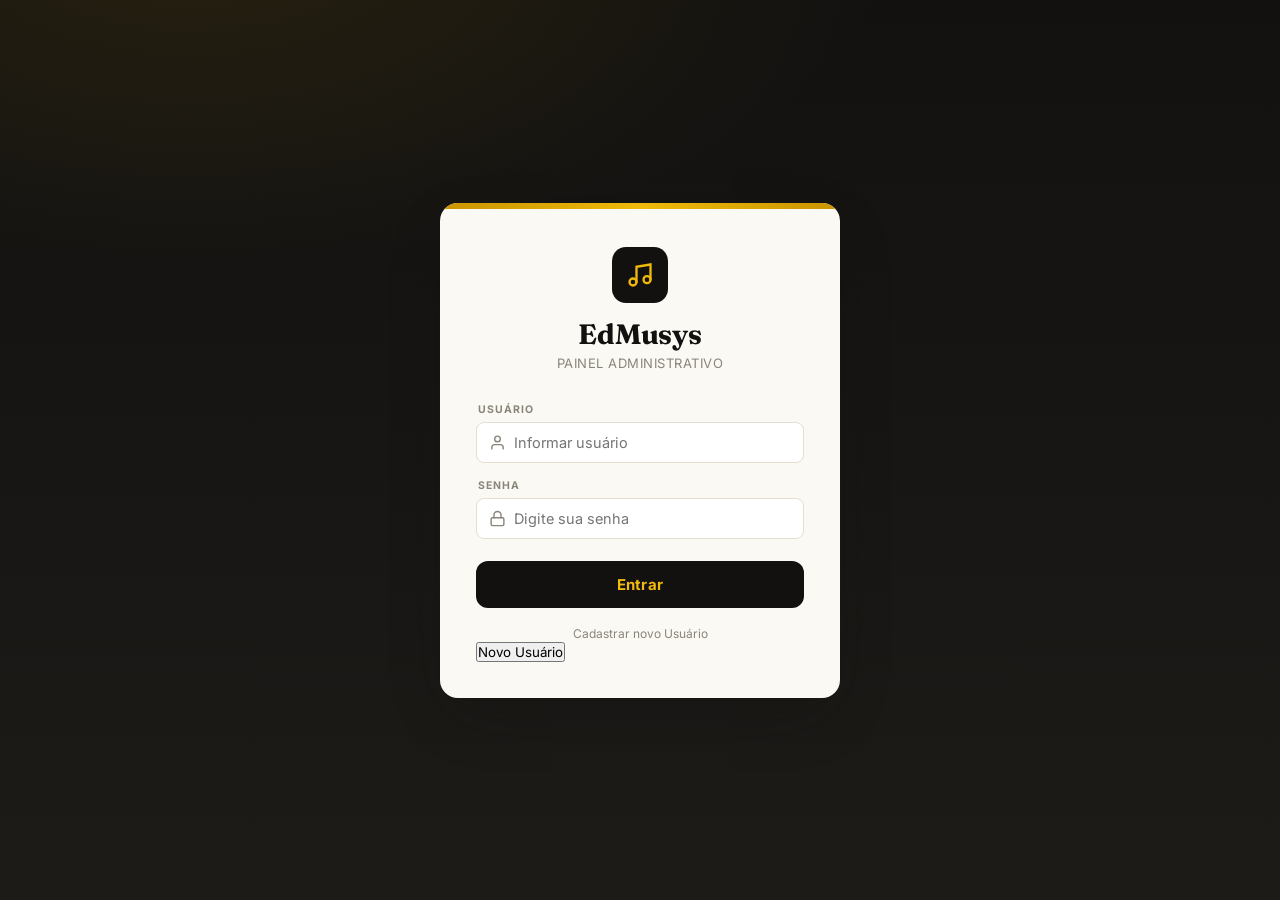
==== EdMusys/index.html @ b0eea1cf "armazenando sistema em um novo repositório apenas para organização." ====
<!DOCTYPE html>
<html lang="pt-BR">
<head>
<meta charset="UTF-8">
<meta name="viewport" content="width=device-width, initial-scale=1.0">
<title>EdMusys — Gestão de Escola de Música</title>
<link rel="preconnect" href="https://fonts.googleapis.com">
<link href="https://fonts.googleapis.com/css2?family=Fraunces:ital,opsz,wght@0,9..144,500;0,9..144,600;0,9..144,700;1,9..144,500&family=Inter:wght@400;500;600;700;800&family=JetBrains+Mono:wght@500;700&display=swap" rel="stylesheet">

  <link rel="stylesheet" href="css/style.css">
</head>
<body>

<!--PAGINA LOGIN: Área responsável pela autenticação do administrador.O usuário informa seu usuário e senha para acessaro painel administrativo do EdMusys.-->
<div id="login-screen">
  <div class="login-card">
    <!--IDENTIDADE VISUAL DO SISTEMA: Exibe o símbolo musical, nome EdMusys e identificaçãoda área administrativa.-->
    <div class="login-brand">
      <div class="staff">
        <svg viewBox="0 0 24 24" fill="none" stroke="#F0B90B" stroke-width="2" stroke-linecap="round"><path d="M9 18V5l12-2v13"/><circle cx="6" cy="18" r="3"/><circle cx="18" cy="16" r="3"/></svg>
      </div>
      <h1>EdMusys</h1>
      <p>Painel administrativo</p>
    </div>
    <!--FORMULÁRIO DE ACESSO: Contém os campos de usuário e senha, mensagem de erro e botão utilizado para entrar no sistema-->
    <form class="login-form" id="login-form">
      <div class="ifield"> <!--CAMPO DE USUÁRIO: Permite informar o usuário utilizado para acessaro painel administrativo.-->
        <label for="login-user">Usuário</label>
        <div class="icontainer">
          <svg viewBox="0 0 24 24" fill="none" stroke="currentColor" stroke-width="2" stroke-linecap="round" stroke-linejoin="round"><path d="M20 21v-2a4 4 0 0 0-4-4H8a4 4 0 0 0-4 4v2"/><circle cx="12" cy="7" r="4"/></svg>
          <input id="login-user" autocomplete="username" placeholder="Informar usuário">
        </div>
      </div>
      <div class="ifield"><!-- CAMPO DE SENHA: Permite informar a senha do administrador.-->
        <label for="login-pass">Senha</label>
        <div class="icontainer">
          <svg viewBox="0 0 24 24" fill="none" stroke="currentColor" stroke-width="2" stroke-linecap="round" stroke-linejoin="round"><rect x="3" y="11" width="18" height="11" rx="2"/><path d="M7 11V7a5 5 0 0 1 10 0v4"/></svg>
          <input id="login-pass" type="password" autocomplete="current-password" placeholder="Digite sua senha">
        </div>
      </div>
      <!-- MENSAGEM DE ERRO DO LOGIN: exibida quando os dados informados não correspondem a um administrador válido-->
      <div class="login-error" id="login-error">Usuário ou senha inválidos.</div>
      <button type="submit" class="login-submit">Entrar</button><!-- BOTÃO DE ACESSO:Envia os dados do formulário para que o JavaScript realize a validação das credenciais.-->
    </form>
    
    <p class="login-hint">Cadastrar novo Usuário</p>
    <!--Redireciona o administrador para a página cadastro.html-->
    <button class="novo-usuario" onclick="window.location.href='cadastro.html'">
      Novo Usuário
    </button>
  </div>
</div>

<!-- PAINEL PRINCIPAL DO SISTEMA: Contém toda a interface administrativa que será exibida depois que o login for realizado com sucesso. -->
<div id="app" class="hidden">
  <aside class="sidebar" id="sidebar"><!-- MENU LATERAL-Permite navegar entre as principais áreas do sistema:Visão Geral, Alunos, Professores e Agendamento.-->
    <button class="brand-btn" id="brand-btn"> 
      <!-- IDENTIDADE VISUAL DO PAINEL:Botão com a marca EdMusys. Também pode ser utilizado para retornar à Visão Geral-->
      <span class="mark"><svg viewBox="0 0 24 24" fill="none" stroke="currentColor" stroke-width="2.2" stroke-linecap="round"><path d="M9 18V5l12-2v13"/><circle cx="6" cy="18" r="3"/><circle cx="18" cy="16" r="3"/></svg></span>
      <span class="name">EdMusys</span>
    </button>
    <nav class="nav-group"> <!--Menu Lateral; botões responsáveis por trocar as telas exibidas no painel administrativo.-->
      <button class="nav-btn" data-view="overview"><svg viewBox="0 0 24 24" fill="none" stroke="currentColor" stroke-width="2" stroke-linecap="round" stroke-linejoin="round"><rect x="3" y="3" width="7" height="9"/><rect x="14" y="3" width="7" height="5"/><rect x="14" y="12" width="7" height="9"/><rect x="3" y="16" width="7" height="5"/></svg> Visão Geral</button>
      <button class="nav-btn" data-view="alunos"><svg viewBox="0 0 24 24" fill="none" stroke="currentColor" stroke-width="2" stroke-linecap="round" stroke-linejoin="round"><path d="M22 10 12 5 2 10l10 5 10-5Z"/><path d="M6 12v5c0 1.7 2.7 3 6 3s6-1.3 6-3v-5"/></svg> Alunos</button>
      <button class="nav-btn" data-view="professores"><svg viewBox="0 0 24 24" fill="none" stroke="currentColor" stroke-width="2" stroke-linecap="round" stroke-linejoin="round"><circle cx="12" cy="8" r="4"/><path d="M4 21c0-4.4 3.6-7 8-7s8 2.6 8 7"/></svg> Professores</button>
      <button class="nav-btn" data-view="horarios"><svg viewBox="0 0 24 24" fill="none" stroke="currentColor" stroke-width="2" stroke-linecap="round" stroke-linejoin="round"><circle cx="12" cy="12" r="9"/><path d="M12 7v5l3 3"/></svg> Agendamento</button>
    </nav> <!-- fecha tag menu lateral -->
    <div class="sidebar-foot">
      <button class="logout-btn" id="logout-btn"><svg viewBox="0 0 24 24" fill="none" stroke="currentColor" stroke-width="2" stroke-linecap="round" stroke-linejoin="round"><path d="M9 21H5a2 2 0 0 1-2-2V5a2 2 0 0 1 2-2h4"/><path d="M16 17l5-5-5-5"/><path d="M21 12H9"/></svg> Sair</button>
    </div>
  </aside>

  <div class="main">
    <div class="topbar">
      <div style="display:flex; align-items:center; gap:12px;">
        <button class="menu-toggle" id="menu-toggle"><svg viewBox="0 0 24 24" fill="none" stroke="currentColor" stroke-width="2" stroke-linecap="round"><path d="M3 6h18M3 12h18M3 18h18"/></svg></button>
        <div>
          <h2 id="view-title">Visão Geral</h2>
          <div class="sub" id="view-sub">Resumo da escola</div>
        </div>
      </div>
      <div id="topbar-actions"></div>
    </div>
    <div class="view" id="view-container"></div>
  </div>
</div>

<!-- FAB -->
<button class="fab hidden" id="fab-calendar" aria-label="Abrir calendário">
  <svg viewBox="0 0 24 24" fill="none" stroke="currentColor" stroke-width="2" stroke-linecap="round" stroke-linejoin="round"><rect x="3" y="4" width="18" height="18" rx="2"/><path d="M16 2v4M8 2v4M3 10h18"/></svg>
</button>

<!-- Calendar overlay -->
<div id="calendar-overlay" class="hidden"></div>

<!-- Modal root -->
<div id="modal-root"></div>

<!-- Profile overlay root -->
<div id="profile-root"></div>

  <script src="js/script.js"></script>

</body>
</html>
---- EdMusys/css/style.css ----
:root{
  --black:#121110;
  --black-soft:#1C1B18;
  --black-elev:#242220;
  --white:#FFFFFF;
  --cream:#FBF9F4;
  --cream-dim:#F1EDE3;
  --gold:#F0B90B;
  --gold-deep:#C99400;
  --gold-pale:#FCE9A8;
  --line:#33312B;
  --line-light:#E4DFD1;
  --muted:#8A8579;
  --muted-dark:#B9B4A6;
  --danger:#E5484D;
  --success:#3FB25E;
  --radius-lg:18px;
  --radius-md:12px;
  --radius-sm:8px;
  --font-display:'Fraunces',serif;
  --font-body:'Inter',sans-serif;
  --font-mono:'JetBrains Mono',monospace;
  --shadow-card:0 1px 2px rgba(18,17,16,.06), 0 8px 24px -12px rgba(18,17,16,.18);
  --shadow-pop:0 20px 60px -20px rgba(18,17,16,.45);
}
*{box-sizing:border-box; margin:0; padding:0;}
body{
  font-family:var(--font-body);
  background:var(--cream);
  color:var(--black);
  min-height:100vh;
  -webkit-font-smoothing:antialiased;
}
button{font-family:inherit; cursor:pointer;}
input,select{font-family:inherit;}
::selection{background:var(--gold-pale); color:var(--black);}
.hidden{display:none !important;}
.scr-only{position:absolute; width:1px; height:1px; overflow:hidden; clip:rect(0,0,0,0);}
:focus-visible{outline:2px solid var(--gold-deep); outline-offset:2px;}

/* ============ LOGIN ============ */
#login-screen{
  min-height:100vh; display:flex; align-items:center; justify-content:center;
  background:
    radial-gradient(1200px 600px at 15% -10%, rgba(240,185,11,.10), transparent 60%),
    linear-gradient(180deg,var(--black) 0%, var(--black-soft) 100%);
  padding:24px;
}
.login-card{
  width:100%; max-width:400px; background:var(--cream);
  border-radius:var(--radius-lg); padding:44px 36px 36px;
  box-shadow:var(--shadow-pop);
  position:relative; overflow:hidden;
}
.login-card::before{
  content:""; position:absolute; top:0; left:0; right:0; height:6px;
  background:linear-gradient(90deg,var(--gold-deep),var(--gold) 50%,var(--gold-deep));
}
.login-brand{ text-align:center; margin-bottom:8px;}
.login-brand .staff{
  width:56px; height:56px; margin:0 auto 14px; border-radius:14px;
  background:var(--black); display:flex; align-items:center; justify-content:center;
}
.login-brand .staff svg{width:28px; height:28px;}
.login-brand h1{ font-family:var(--font-display); font-weight:700; font-size:28px; letter-spacing:-.01em;}
.login-brand p{ color:var(--muted); font-size:13px; margin-top:4px; letter-spacing:.04em; text-transform:uppercase;}
.login-form{ margin-top:32px; display:flex; flex-direction:column; gap:16px;}
.login-error{ display:none; background:#FBEAEA; color:var(--danger); font-size:13px; padding:10px 12px; border-radius:var(--radius-sm); font-weight:600;}
.login-error.show{display:block;}
.login-submit{
  margin-top:6px; background:var(--black); color:var(--gold);
  border:none; border-radius:var(--radius-md); padding:14px; font-weight:700;
  font-size:15px; letter-spacing:.02em; transition:transform .15s ease, background .15s ease;
}
.login-submit:hover{ background:#000; transform:translateY(-1px);}
.login-hint{ text-align:center; margin-top:18px; font-size:12px; color:var(--muted);}

.login-submit-right{ /*Botão de cadastro novo adm*/
  display:block;
  width:fit-content;
  margin-left:auto;
  margin-top:6px;
}



/* ============ IField component ============ */
.ifield{ display:flex; flex-direction:column; gap:6px; }
.ifield label{
  font-size:10.5px; font-weight:700; letter-spacing:.09em; text-transform:uppercase;
  color:var(--muted); padding-left:2px;
}
.ifield .icontainer{
  display:flex; align-items:center; gap:8px;
  border:1.5px solid var(--line-light); border-radius:var(--radius-sm);
  background:var(--white); padding:0 12px; transition:border-color .15s ease, box-shadow .15s ease;
}
.ifield .icontainer:focus-within{
  border-color:var(--gold-deep); box-shadow:0 0 0 3px rgba(240,185,11,.22);
}
.ifield .icontainer input, .ifield .icontainer select{
  flex:1; border:none; outline:none; background:transparent;
  padding:11px 0; font-size:14.5px; color:var(--black); min-width:0;
}
.ifield .icontainer svg{ width:17px; height:17px; color:var(--muted); flex-shrink:0;}
.ifield .icontainer:focus-within svg{ color:var(--gold-deep); }
.ifield.readonly .icontainer{ background:var(--cream-dim); }
.ifield.readonly input{ color:var(--muted-dark); font-weight:600; }
.ifield .err{ font-size:11.5px; color:var(--danger); font-weight:600; padding-left:2px; display:none;}
.ifield .err.show{display:block;}
.ifield.dark label{ color:var(--muted-dark); }
.ifield.dark .icontainer{ background:var(--black-elev); border-color:#39362F; }
.ifield.dark .icontainer input, .ifield.dark .icontainer select{ color:var(--cream); }
.ifield.dark .icontainer select option{ background:var(--black-elev); color:var(--cream); }
.ifield.dark .icontainer svg{ color:var(--muted-dark); }
.ifield.dark .icontainer:focus-within{ border-color:var(--gold); box-shadow:0 0 0 3px rgba(240,185,11,.18); }

/* ============ APP SHELL ============ */
#app{ display:flex; min-height:100vh; }
.sidebar{
  width:236px; flex-shrink:0; background:var(--black); color:var(--cream);
  display:flex; flex-direction:column; padding:22px 16px; position:sticky; top:0; height:100vh;
}
.brand-btn{
  display:flex; align-items:center; gap:10px; background:none; border:none; color:var(--gold);
  padding:6px 4px 22px; text-align:left; width:100%;
}
.brand-btn .mark{ width:34px; height:34px; background:var(--gold); border-radius:9px; display:flex; align-items:center; justify-content:center; flex-shrink:0;}
.brand-btn .mark svg{ width:19px; height:19px; color:var(--black);}
.brand-btn .name{ font-family:var(--font-display); font-weight:700; font-size:19px; color:var(--white); letter-spacing:-.01em;}
.nav-group{ display:flex; flex-direction:column; gap:3px; margin-top:6px;}
.nav-btn{
  display:flex; align-items:center; gap:11px; background:none; border:none; color:var(--muted-dark);
  padding:11px 12px; border-radius:var(--radius-sm); font-size:14px; font-weight:600; text-align:left;
  transition:background .15s ease, color .15s ease;
}
.nav-btn svg{ width:17px; height:17px; flex-shrink:0;}
.nav-btn:hover{ background:var(--black-elev); color:var(--white);}
.nav-btn.active{ background:var(--gold); color:var(--black);}
.sidebar-foot{ margin-top:auto; padding-top:16px; border-top:1px solid var(--line);}
.logout-btn{
  display:flex; align-items:center; gap:10px; background:none; border:none; color:var(--muted-dark);
  font-size:13px; font-weight:600; padding:10px 12px; width:100%; border-radius:var(--radius-sm);
}
.logout-btn:hover{ background:var(--black-elev); color:var(--danger);}
.logout-btn svg{width:15px;height:15px;}

.main{ flex:1; min-width:0; display:flex; flex-direction:column; position:relative;}
.topbar{
  display:flex; align-items:center; justify-content:space-between;
  padding:22px 32px; border-bottom:1px solid var(--line-light); background:var(--cream);
  position:sticky; top:0; z-index:5;
}
.topbar h2{ font-family:var(--font-display); font-size:24px; font-weight:600;}
.topbar .sub{ color:var(--muted); font-size:13px; margin-top:2px;}
.btn{
  border:none; border-radius:var(--radius-sm); padding:10px 16px; font-weight:700; font-size:13.5px;
  display:inline-flex; align-items:center; gap:7px; transition:transform .12s ease, opacity .12s ease;
}
.btn svg{width:15px;height:15px;}
.btn:active{transform:scale(.97);}
.btn-gold{ background:var(--gold); color:var(--black); }
.btn-gold:hover{ background:var(--gold-deep); }
.btn-dark{ background:var(--black); color:var(--cream); }
.btn-dark:hover{ background:#000; }
.btn-ghost{ background:transparent; color:var(--muted); border:1.5px solid var(--line-light);}
.btn-ghost:hover{ border-color:var(--muted); color:var(--black);}
.btn-danger{ background:transparent; color:var(--danger); border:1.5px solid #F3CBCB;}
.btn-danger:hover{ background:#FBEAEA;}
.btn:disabled{ opacity:.4; cursor:not-allowed; transform:none;}

.view{ padding:28px 32px 60px; }

/* ============ OVERVIEW ============ */
.stat-grid{ display:grid; grid-template-columns:repeat(auto-fit,minmax(190px,1fr)); gap:16px; margin-bottom:28px;}
.stat-card{
  background:var(--white); border-radius:var(--radius-md); padding:20px; box-shadow:var(--shadow-card);
  border-left:4px solid var(--gold);
}
.stat-card .num{ font-family:var(--font-mono); font-size:32px; font-weight:700;}
.stat-card .lbl{ color:var(--muted); font-size:12.5px; font-weight:600; text-transform:uppercase; letter-spacing:.05em; margin-top:4px;}
.overview-sec{ background:var(--white); border-radius:var(--radius-lg); padding:22px; box-shadow:var(--shadow-card); margin-bottom:20px;}
.overview-sec h3{ font-family:var(--font-display); font-size:17px; margin-bottom:14px;}
.mini-row{ display:flex; align-items:center; justify-content:space-between; padding:10px 0; border-bottom:1px solid var(--line-light); font-size:14px;}
.mini-row:last-child{border-bottom:none;}
.mini-row .tag{ font-family:var(--font-mono); font-weight:700; color:var(--gold-deep); font-size:12.5px;}

/* ============ PEOPLE LISTS ============ */
.people-grid{ display:grid; grid-template-columns:repeat(auto-fill,minmax(270px,1fr)); gap:16px;}
.person-card{
  background:var(--white); border-radius:var(--radius-md); padding:18px; box-shadow:var(--shadow-card);
  display:flex; flex-direction:column; gap:12px;
}
.person-top{ display:flex; align-items:center; gap:12px;}
.avatar{
  width:44px; height:44px; border-radius:50%; background:var(--black); color:var(--gold);
  display:flex; align-items:center; justify-content:center; font-weight:700; font-size:15px; flex-shrink:0;
}
.person-name{ font-weight:700; font-size:15px;}
.person-sub{ font-size:12.5px; color:var(--muted); margin-top:1px;}
.badge{
  display:inline-flex; align-items:center; padding:3px 9px; border-radius:99px; font-size:11px; font-weight:700;
  background:var(--gold-pale); color:var(--gold-deep); text-transform:uppercase; letter-spacing:.03em;
}
.badge.paid{ background:#DCF3E3; color:var(--success);}
.badge.pending{ background:#FBEAEA; color:var(--danger);}
.person-meta{ display:flex; flex-wrap:wrap; gap:6px;}
.chip{ background:var(--cream-dim); color:var(--black); font-size:11.5px; font-weight:600; padding:4px 9px; border-radius:99px;}
.person-schedule{ font-size:12.5px; color:var(--muted); display:flex; flex-direction:column; gap:3px; border-top:1px dashed var(--line-light); padding-top:10px;}
.person-schedule b{ color:var(--black); font-family:var(--font-mono);}
.person-actions{ display:flex; gap:8px; margin-top:auto;}
.icon-btn{
  width:32px; height:32px; border-radius:var(--radius-sm); border:1.5px solid var(--line-light); background:var(--white);
  display:flex; align-items:center; justify-content:center; color:var(--muted); flex-shrink:0;
}
.icon-btn svg{width:15px;height:15px;}
.icon-btn:hover{ border-color:var(--gold-deep); color:var(--gold-deep);}
.icon-btn.danger:hover{ border-color:var(--danger); color:var(--danger); background:#FBEAEA;}
.empty-state{
  text-align:center; padding:60px 20px; color:var(--muted); background:var(--white); border-radius:var(--radius-lg);
  border:1.5px dashed var(--line-light);
}
.empty-state svg{width:38px;height:38px; color:var(--gold); margin-bottom:12px;}
.empty-state p{font-size:14px; margin-bottom:14px;}

/* ============ HORARIOS ============ */
.day-pills{ display:flex; gap:8px; flex-wrap:wrap; margin-bottom:22px;}
.day-pill{
  display:flex; align-items:center; gap:7px; background:var(--white); border:1.5px solid var(--line-light);
  border-radius:99px; padding:9px 15px; font-weight:700; font-size:13px; color:var(--black);
}
.day-pill .cnt{
  background:var(--cream-dim); color:var(--muted); font-family:var(--font-mono); font-size:11px; font-weight:700;
  min-width:18px; height:18px; border-radius:99px; display:flex; align-items:center; justify-content:center; padding:0 5px;
}
.day-pill.active{ background:var(--black); border-color:var(--black); color:var(--gold);}
.day-pill.active .cnt{ background:var(--gold); color:var(--black);}

.schedule-grid{ display:grid; grid-template-columns:repeat(auto-fill,minmax(300px,1fr)); gap:18px;}
.ticket-card{
  background:var(--white); border-radius:var(--radius-lg); overflow:hidden; box-shadow:var(--shadow-card);
  position:relative;
}
.ticket-band{
  background:linear-gradient(120deg,var(--gold-deep),var(--gold) 65%);
  padding:14px 18px; display:flex; align-items:baseline; justify-content:space-between; position:relative;
}
.ticket-band .day{ font-family:var(--font-display); font-weight:700; font-size:16px; color:var(--black);}
.ticket-band .time{ font-family:var(--font-mono); font-weight:700; font-size:22px; color:var(--black); letter-spacing:-.02em;}
.ticket-perf{
  height:14px; position:relative; background:var(--white);
  background-image:radial-gradient(circle 6px at 0 0, transparent 6px, var(--white) 6.5px),
    radial-gradient(circle 6px at 100% 0, transparent 6px, var(--white) 6.5px);
}
.ticket-perf::before{
  content:""; position:absolute; top:0; left:14px; right:14px; height:0; border-top:2px dashed var(--line-light);
}
.ticket-body{ padding:16px 18px 18px;}
.ticket-instrument{ font-size:16px; font-weight:700; color:var(--black); margin-bottom:12px; display:flex; align-items:center; gap:8px;}
.ticket-instrument svg{width:17px;height:17px; color:var(--gold-deep);}
.ticket-people{ display:flex; align-items:stretch; }
.ticket-people .side{ flex:1; min-width:0;}
.ticket-people .side .lbl{ font-size:10px; font-weight:700; text-transform:uppercase; letter-spacing:.07em; color:var(--muted); margin-bottom:3px;}
.ticket-people .side .val{ font-size:13.5px; font-weight:600; white-space:nowrap; overflow:hidden; text-overflow:ellipsis;}
.ticket-divider{ width:1px; background:var(--line-light); margin:2px 16px;}
.ticket-actions{ display:flex; gap:8px; margin-top:16px; padding-top:14px; border-top:1px solid var(--line-light);}
.ticket-actions .icon-btn{ margin-left:auto;}

.ticket-edit{ background:var(--black-soft);}
.ticket-edit-head{ display:flex; align-items:center; justify-content:space-between; padding:14px 18px; border-bottom:1px solid var(--line);}
.ticket-edit-head span{ font-weight:700; color:var(--gold); font-size:13px; text-transform:uppercase; letter-spacing:.05em;}
.ticket-edit-actions{ display:flex; gap:8px;}
.btn-sm{ padding:7px 12px; font-size:12px; border-radius:var(--radius-sm); font-weight:700; border:none;}
.btn-sm.save{ background:var(--gold); color:var(--black);}
.btn-sm.cancel{ background:var(--black-elev); color:var(--cream);}
.ticket-edit-body{ padding:16px 18px; display:flex; flex-direction:column; gap:12px;}
.ticket-edit-foot{ padding:12px 18px; border-top:1px solid var(--line);}
.link-danger{ background:none; border:none; color:#FF7A7E; font-size:12.5px; font-weight:700; display:flex; align-items:center; gap:6px;}
.link-danger svg{width:14px;height:14px;}

/* ============ FAB ============ */
.fab{
  position:fixed; right:30px; bottom:30px; width:64px; height:64px; border-radius:50%;
  background:var(--black); color:var(--gold); border:none; box-shadow:0 12px 30px -8px rgba(18,17,16,.5);
  display:flex; align-items:center; justify-content:center; z-index:40; transition:transform .15s ease;
}
.fab:hover{ transform:translateY(-3px) scale(1.03); background:#000;}
.fab svg{ width:28px; height:28px;}

/* ============ CALENDAR OVERLAY ============ */
#calendar-overlay{
  position:fixed; inset:0; background:var(--cream); z-index:60; overflow-y:auto;
}
.cal-head{ display:flex; align-items:center; justify-content:space-between; padding:22px 32px; border-bottom:1px solid var(--line-light);}
.cal-close{ background:var(--black); color:var(--gold); border:none; width:38px; height:38px; border-radius:var(--radius-sm); display:flex; align-items:center; justify-content:center;}
.cal-close svg{width:17px;height:17px;}
.cal-grid{ padding:24px 32px; display:grid; grid-template-columns:repeat(6,1fr); gap:14px;}
.cal-col h4{ font-family:var(--font-display); text-align:center; padding:10px; background:var(--black); color:var(--gold); border-radius:var(--radius-sm) var(--radius-sm) 0 0; font-size:14px;}
.cal-col .slots{ background:var(--white); border:1px solid var(--line-light); border-top:none; border-radius:0 0 var(--radius-sm) var(--radius-sm); min-height:120px; padding:8px;}
.cal-slot{ font-family:var(--font-mono); font-size:11px; background:var(--gold-pale); color:var(--gold-deep); border-radius:6px; padding:6px 7px; margin-bottom:6px; font-weight:700;}
.cal-slot small{ display:block; font-family:var(--font-body); font-weight:600; color:var(--black); font-size:11px; margin-top:2px;}
@media (max-width:900px){ .cal-grid{grid-template-columns:repeat(2,1fr);} }

/* ============ MODALS ============ */
.modal-overlay{
  position:fixed; inset:0; background:rgba(18,17,16,.55); backdrop-filter:blur(2px); z-index:80;
  display:flex; align-items:center; justify-content:center; padding:20px;
}
.modal{
  background:var(--cream); border-radius:var(--radius-lg); width:100%; max-width:440px; max-height:88vh;
  overflow-y:auto; box-shadow:var(--shadow-pop);
}
.modal-head{ display:flex; align-items:center; justify-content:space-between; padding:20px 22px; border-bottom:1px solid var(--line-light); position:sticky; top:0; background:var(--cream);}
.modal-head h3{ font-family:var(--font-display); font-size:19px;}
.modal-close{ background:none; border:none; color:var(--muted); width:30px; height:30px; display:flex; align-items:center; justify-content:center; border-radius:50%;}
.modal-close:hover{ background:var(--cream-dim); color:var(--black);}
.modal-close svg{width:17px;height:17px;}
.modal-body{ padding:20px 22px; display:flex; flex-direction:column; gap:14px;}
.pill-select{ display:flex; flex-wrap:wrap; gap:7px;}
.pill-opt{
  border:1.5px solid var(--line-light); background:var(--white); border-radius:99px; padding:7px 13px;
  font-size:12.5px; font-weight:700; color:var(--muted-dark);
}
.pill-opt.on{ background:var(--gold); border-color:var(--gold-deep); color:var(--black);}
.pill-opt.dark{ background:var(--black-elev); border-color:#39362F; color:var(--muted-dark);}
.pill-opt.dark.on{ background:var(--gold); border-color:var(--gold); color:var(--black);}
.field-group-lbl{ font-size:10.5px; font-weight:700; letter-spacing:.09em; text-transform:uppercase; color:var(--muted); padding-left:2px;}
.modal-foot{ padding:16px 22px 22px;}
.modal-foot .btn{ width:100%; justify-content:center; padding:13px;}

/* ============ FULLSCREEN PROFILE ============ */
#profile-overlay{
  position:fixed; inset:0; background:var(--cream); z-index:70; overflow-y:auto;
}
.profile-head{
  background:var(--black); padding:34px 32px 60px; position:relative;
}
.profile-back{ background:var(--black-elev); border:none; color:var(--cream); width:36px; height:36px; border-radius:var(--radius-sm); display:flex; align-items:center; justify-content:center; margin-bottom:22px;}
.profile-back svg{width:17px;height:17px;}
.profile-id{ display:flex; align-items:center; gap:16px;}
.profile-avatar{ width:72px; height:72px; border-radius:50%; background:var(--gold); color:var(--black); display:flex; align-items:center; justify-content:center; font-size:26px; font-weight:700; flex-shrink:0;}
.profile-id h2{ font-family:var(--font-display); color:var(--white); font-size:24px;}
.profile-id .badge{ margin-top:6px;}
.profile-body{ padding:0 32px; margin-top:-38px; max-width:640px;}
.profile-panel{ background:var(--white); border-radius:var(--radius-lg); box-shadow:var(--shadow-card); padding:24px; margin-bottom:60px;}
.profile-panel h4{ font-family:var(--font-display); font-size:16px; margin-bottom:16px; display:flex; align-items:center; gap:8px;}
.field-row{ display:grid; grid-template-columns:1fr 1fr; gap:14px; margin-bottom:14px;}
@media (max-width:520px){ .field-row{grid-template-columns:1fr;} }
.pay-toggle-wrap{ display:flex; align-items:center; justify-content:space-between; background:var(--cream-dim); border-radius:var(--radius-sm); padding:12px 14px; margin-bottom:16px;}
.pay-toggle-wrap span{ font-size:13px; font-weight:700;}
.switch{ position:relative; width:44px; height:24px;}
.switch input{ opacity:0; width:0; height:0;}
.switch .track{ position:absolute; inset:0; background:var(--line-light); border-radius:99px; transition:.2s; cursor:pointer;}
.switch .track::before{ content:""; position:absolute; width:18px; height:18px; left:3px; top:3px; background:var(--white); border-radius:50%; transition:.2s;}
.switch input:checked + .track{ background:var(--success);}
.switch input:checked + .track::before{ transform:translateX(20px);}
.profile-save-bar{ position:sticky; bottom:0; background:var(--cream); padding:16px 0 0; margin-top:6px;}
.profile-save-bar .btn{ width:100%; justify-content:center; padding:14px;}

@media (max-width:860px){
  .sidebar{ position:fixed; z-index:50; transform:translateX(-100%); transition:transform .2s ease; box-shadow:var(--shadow-pop);}
  .sidebar.open{ transform:translateX(0);}
  .topbar{ padding:18px 18px;}
  .view{ padding:20px 18px 60px;}
  .menu-toggle{ display:flex !important;}
  .fab{ right:18px; bottom:18px;}
}
.menu-toggle{ display:none; background:var(--black); color:var(--gold); border:none; width:38px; height:38px; border-radius:var(--radius-sm); align-items:center; justify-content:center;}
.menu-toggle svg{width:18px;height:18px;}
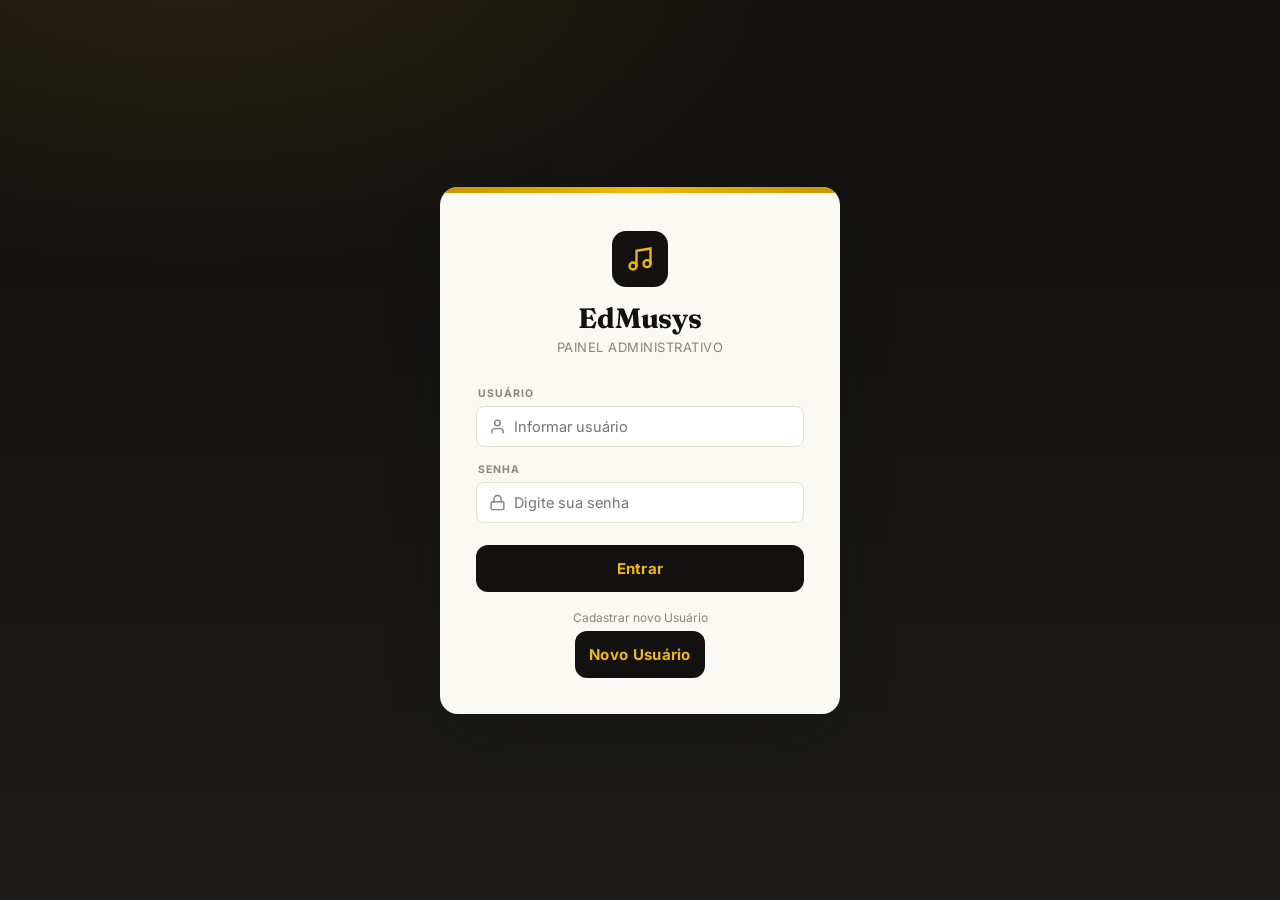
==== commit c2f47484: "Change button class for new user registration" ====
--- a/EdMusys/index.html
+++ b/EdMusys/index.html
@@ -45,7 +45,8 @@
     
     <p class="login-hint">Cadastrar novo Usuário</p>
     <!--Redireciona o administrador para a página cadastro.html-->
-    <button class="novo-usuario" onclick="window.location.href='cadastro.html'">
+    <button class="login-submit novo-usuario" type = "button"
+      onclick="window.location.href='cadastro.html'">
       Novo Usuário
     </button>
   </div>
--- a/EdMusys/css/style.css
+++ b/EdMusys/css/style.css
@@ -75,13 +75,11 @@
 .login-submit:hover{ background:#000; transform:translateY(-1px);}
 .login-hint{ text-align:center; margin-top:18px; font-size:12px; color:var(--muted);}
 
-.login-submit-right{ /*Botão de cadastro novo adm*/
+.novo-usuario{ /*Botão de cadastro novo adm*/
   display:block;
   width:fit-content;
-  margin-left:auto;
-  margin-top:6px;
-}
-
+  margin:6px auto 0;
+}
 
 
 /* ============ IField component ============ */
